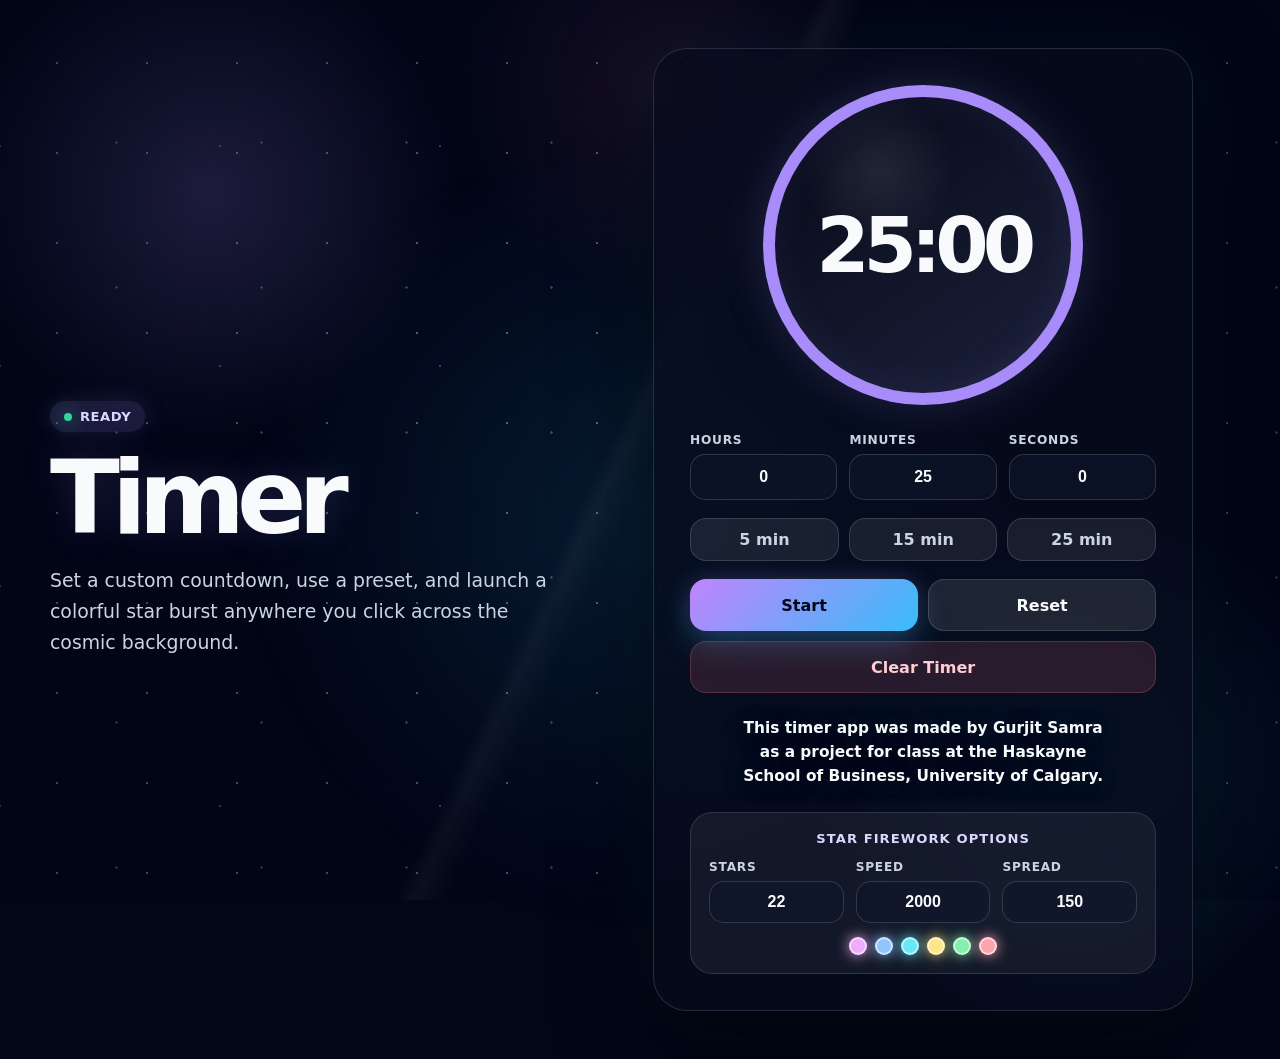
==== Lab 1/timer-app/index.html @ c348b21e "added 1 page app, and refactored app" ====
<!DOCTYPE html>
<html lang="en">
<head>
  <meta charset="UTF-8" />
  <meta name="viewport" content="width=device-width, initial-scale=1.0" />
  <title>Timer</title>
  <link rel="stylesheet" href="css/styles.css" />
</head>
<body>
  <main class="app" aria-label="Space Timer App">
    <section class="hero">
      <div class="badge" aria-live="polite">
        <span class="badge-dot"></span>
        <span id="modeLabel">Ready</span>
      </div>
      <h1>Timer</h1>
      <p class="subtitle">Set a custom countdown, use a preset, and launch a colorful star burst anywhere you click across the cosmic background.</p>
    </section>

    <section class="timer-panel">
      <div class="timer-ring" id="timerRing" role="timer" aria-live="polite">
        <div class="timer-content">
          <div class="time" id="timeDisplay">25:00</div>
        </div>
      </div>

      <div class="inputs" aria-label="Timer duration inputs">
        <div class="field">
          <label for="hours">Hours</label>
          <input id="hours" type="text" value="0" inputmode="numeric" />
        </div>
        <div class="field">
          <label for="minutes">Minutes</label>
          <input id="minutes" type="text" value="25" inputmode="numeric" />
        </div>
        <div class="field">
          <label for="seconds">Seconds</label>
          <input id="seconds" type="text" value="0" inputmode="numeric" />
        </div>
      </div>

      <div class="quick-actions" aria-label="Preset timers">
        <button class="preset" data-minutes="5">5 min</button>
        <button class="preset" data-minutes="15">15 min</button>
        <button class="preset" data-minutes="25">25 min</button>
      </div>

      <div class="controls">
        <button class="btn btn-primary" id="startPauseBtn">Start</button>
        <button class="btn btn-secondary" id="resetBtn">Reset</button>
        <button class="btn btn-danger hidden" id="clearBtn">Clear Timer</button>
      </div>

      <p class="credit-text">This timer app was made by Gurjit Samra as a project for class at the Haskayne School of Business, University of Calgary.</p>

      <div class="customizer" aria-label="Star firework customization options">
        <p class="customizer-title">Star Firework Options</p>
        <div class="customizer-grid">
          <div class="field">
            <label for="starCountInput">Stars</label>
            <input id="starCountInput" type="text" value="22" inputmode="numeric" />
          </div>
          <div class="field">
            <label for="burstSpeedInput">Speed</label>
            <input id="burstSpeedInput" type="text" value="2000" inputmode="numeric" />
          </div>
          <div class="field">
            <label for="spreadInput">Spread</label>
            <input id="spreadInput" type="text" value="150" inputmode="numeric" />
          </div>
        </div>
        <div class="color-row" id="colorPreview" aria-label="Current star colors"></div>
      </div>
    </section>
  </main>

  <script src="js/script.js"></script>
</body>
</html>
---- Lab 1/timer-app/css/styles.css ----
:root {
  --bg: #020617;
  --panel: rgba(8, 13, 30, 0.72);
  --panel-border: rgba(148, 163, 184, 0.22);
  --text: #f8fafc;
  --muted: #cbd5e1;
  --primary: #a78bfa;
  --primary-2: #38bdf8;
  --danger: #fb7185;
  --success: #34d399;
  --shadow: 0 28px 90px rgba(0, 0, 0, 0.65);
}

* {
  box-sizing: border-box;
  margin: 0;
  padding: 0;
}

body {
  min-height: 100vh;
  font-family: Inter, ui-sans-serif, system-ui, -apple-system, BlinkMacSystemFont, "Segoe UI", sans-serif;
  color: var(--text);
  background:
    radial-gradient(circle at 16% 18%, rgba(167, 139, 250, 0.24), transparent 18%),
    radial-gradient(circle at 84% 72%, rgba(56, 189, 248, 0.18), transparent 20%),
    radial-gradient(circle at 52% 8%, rgba(244, 114, 182, 0.12), transparent 18%),
    #020617;
  display: flex;
  align-items: center;
  justify-content: center;
  padding: clamp(16px, 4vw, 48px);
  overflow-x: hidden;
  position: relative;
}

body::before,
body::after {
  content: "";
  position: fixed;
  inset: 0;
  pointer-events: none;
  z-index: -2;
}

body::before {
  background-image:
    radial-gradient(circle, rgba(255, 255, 255, 0.92) 0 1px, transparent 1.4px),
    radial-gradient(circle, rgba(186, 230, 253, 0.72) 0 1px, transparent 1.5px),
    radial-gradient(circle, rgba(221, 214, 254, 0.75) 0 1px, transparent 1.4px);
  background-size: 90px 90px, 145px 145px, 220px 220px;
  background-position: 12px 18px, 44px 70px, 110px 36px;
  opacity: 0.42;
}

body::after {
  background:
    linear-gradient(115deg, transparent 0 48%, rgba(255, 255, 255, 0.075) 49%, transparent 51% 100%),
    radial-gradient(circle at 50% 50%, transparent 0, rgba(2, 6, 23, 0.74) 76%);
  opacity: 0.5;
  z-index: -1;
}

.app {
  width: min(100%, 1180px);
  min-height: min(860px, calc(100vh - 48px));
  display: grid;
  grid-template-columns: minmax(280px, 0.9fr) minmax(320px, 1.1fr);
  align-items: center;
  gap: clamp(24px, 5vw, 72px);
  position: relative;
}

.app::before {
  content: "";
  position: absolute;
  inset: 8%;
  z-index: -1;
  border-radius: 999px;
  background: radial-gradient(circle, rgba(56, 189, 248, 0.13), transparent 62%);
  filter: blur(18px);
  pointer-events: none;
}

.hero {
  text-align: left;
}

.badge {
  display: inline-flex;
  align-items: center;
  gap: 8px;
  padding: 8px 14px;
  border-radius: 999px;
  background: rgba(167, 139, 250, 0.16);
  color: #ddd6fe;
  font-size: 0.82rem;
  font-weight: 800;
  letter-spacing: 0.04em;
  text-transform: uppercase;
  margin-bottom: 20px;
  box-shadow: 0 0 24px rgba(167, 139, 250, 0.16);
}

.badge-dot {
  width: 8px;
  height: 8px;
  border-radius: 50%;
  background: var(--success);
  box-shadow: 0 0 18px var(--success);
}

h1 {
  font-size: clamp(3.2rem, 8vw, 6.8rem);
  letter-spacing: -0.08em;
  line-height: 0.9;
  margin-bottom: 20px;
  text-shadow: 0 0 36px rgba(167, 139, 250, 0.18);
}

.subtitle {
  max-width: 520px;
  color: var(--muted);
  font-size: clamp(1rem, 2vw, 1.18rem);
  line-height: 1.65;
}

.timer-panel {
  width: min(100%, 540px);
  justify-self: center;
  padding: clamp(22px, 4vw, 36px);
  background: var(--panel);
  border: 1px solid var(--panel-border);
  border-radius: 34px;
  box-shadow: var(--shadow), 0 0 70px rgba(56, 189, 248, 0.08);
  backdrop-filter: blur(22px);
}

.timer-ring {
  position: relative;
  width: min(70vw, 320px);
  height: min(70vw, 320px);
  margin: 0 auto 28px;
  display: grid;
  place-items: center;
  border-radius: 50%;
  background: conic-gradient(var(--primary) 0deg, rgba(255, 255, 255, 0.13) 0deg);
  transition: background 0.4s ease;
  box-shadow: 0 0 45px rgba(167, 139, 250, 0.18), inset 0 0 32px rgba(255, 255, 255, 0.04);
}

.timer-ring::before {
  content: "";
  position: absolute;
  inset: 12px;
  border-radius: 50%;
  background:
    radial-gradient(circle at 35% 25%, rgba(255, 255, 255, 0.09), transparent 26%),
    linear-gradient(145deg, rgba(3, 7, 18, 0.98), rgba(15, 23, 42, 0.92));
  box-shadow: inset 0 0 38px rgba(167, 139, 250, 0.08);
}

.timer-content {
  position: relative;
  z-index: 1;
  text-align: center;
}

.time {
  font-variant-numeric: tabular-nums;
  font-size: clamp(3.2rem, 14vw, 4.8rem);
  font-weight: 850;
  letter-spacing: -0.08em;
}

.inputs {
  display: grid;
  grid-template-columns: repeat(3, 1fr);
  gap: 12px;
  margin-bottom: 18px;
}

.field {
  display: grid;
  gap: 7px;
}

label {
  color: var(--muted);
  font-size: 0.76rem;
  font-weight: 800;
  text-transform: uppercase;
  letter-spacing: 0.06em;
}

input {
  width: 100%;
  padding: 13px 10px;
  border-radius: 15px;
  border: 1px solid rgba(255, 255, 255, 0.15);
  background: rgba(15, 23, 42, 0.62);
  color: var(--text);
  font-size: 1rem;
  font-weight: 750;
  text-align: center;
  outline: none;
  transition: border-color 0.2s ease, box-shadow 0.2s ease, background 0.2s ease;
}

input:focus {
  border-color: rgba(56, 189, 248, 0.95);
  box-shadow: 0 0 0 4px rgba(56, 189, 248, 0.16);
  background: rgba(15, 23, 42, 0.88);
}

.quick-actions,
.controls {
  display: grid;
  gap: 10px;
}

.quick-actions {
  grid-template-columns: repeat(3, 1fr);
  margin-bottom: 18px;
}

.controls {
  grid-template-columns: 1fr 1fr;
}

button {
  font: inherit;
}

.preset,
.btn {
  border-radius: 16px;
  font-weight: 850;
  cursor: pointer;
  transition: transform 0.18s ease, opacity 0.18s ease, box-shadow 0.18s ease, background 0.18s ease;
}

.preset {
  border: 1px solid rgba(255, 255, 255, 0.14);
  background: rgba(255, 255, 255, 0.08);
  color: var(--muted);
  padding: 11px;
}

.preset:hover,
.btn:hover {
  transform: translateY(-1px);
}

.btn {
  min-height: 52px;
  border: none;
}

.btn-primary {
  background: linear-gradient(135deg, #c084fc, #38bdf8);
  color: #020617;
  box-shadow: 0 14px 34px rgba(56, 189, 248, 0.24), 0 0 26px rgba(192, 132, 252, 0.16);
}

.btn-secondary {
  background: rgba(255, 255, 255, 0.1);
  color: var(--text);
  border: 1px solid rgba(255, 255, 255, 0.14);
}

.btn-danger {
  grid-column: 1 / -1;
  background: rgba(251, 113, 133, 0.14);
  color: #fecdd3;
  border: 1px solid rgba(251, 113, 133, 0.24);
}

.hidden {
  display: none;
}

.credit-text {
  width: 100%;
  max-width: 470px;
  margin: 24px auto 0;
  text-align: center;
  color: var(--text);
  font-size: clamp(0.84rem, 2.2vw, 0.96rem);
  line-height: 1.55;
  font-weight: 650;
  text-wrap: balance;
  text-shadow: 0 4px 18px rgba(0, 0, 0, 0.8), 0 0 24px rgba(56, 189, 248, 0.3);
}

.customizer {
  margin-top: 24px;
  padding: 18px;
  border-radius: 22px;
  border: 1px solid rgba(255, 255, 255, 0.12);
  background: rgba(255, 255, 255, 0.06);
}

.customizer-title {
  margin-bottom: 14px;
  color: #ddd6fe;
  font-size: 0.82rem;
  font-weight: 850;
  letter-spacing: 0.08em;
  text-transform: uppercase;
  text-align: center;
}

.customizer-grid {
  display: grid;
  grid-template-columns: repeat(3, 1fr);
  gap: 12px;
}

.customizer .field input {
  padding: 11px 8px;
}

.color-row {
  display: flex;
  justify-content: center;
  gap: 8px;
  flex-wrap: wrap;
  margin-top: 14px;
}

.color-dot {
  width: 18px;
  height: 18px;
  border-radius: 999px;
  border: 2px solid rgba(255, 255, 255, 0.55);
  box-shadow: 0 0 14px currentColor;
}

.star-particle {
  position: fixed;
  left: 0;
  top: 0;
  width: 8px;
  height: 8px;
  pointer-events: none;
  z-index: 50;
  transform: translate(-50%, -50%);
  animation: starBurst var(--burst-speed, 2s) ease-out forwards;
  color: var(--star-color, #fff);
  filter: drop-shadow(0 0 8px currentColor);
}

.star-particle::before {
  content: "★";
  position: absolute;
  inset: 0;
  display: grid;
  place-items: center;
  font-size: var(--star-size, 13px);
  line-height: 1;
}

@keyframes starBurst {
  0% {
    opacity: 1;
    transform: translate(-50%, -50%) scale(0.35) rotate(0deg);
  }

  65% {
    opacity: 1;
  }

  100% {
    opacity: 0;
    transform: translate(calc(-50% + var(--x)), calc(-50% + var(--y))) scale(0.05) rotate(220deg);
  }
}

@media (max-width: 860px) {
  body {
    align-items: flex-start;
  }

  .app {
    min-height: auto;
    grid-template-columns: 1fr;
    gap: 26px;
  }

  .hero {
    text-align: center;
    padding: 12px 4px 0;
  }

  .subtitle {
    margin: 0 auto;
  }

  .timer-panel {
    width: 100%;
  }
}

@media (max-width: 480px) {
  body {
    padding: 16px;
  }

  .timer-panel {
    padding: 20px;
    border-radius: 24px;
  }

  .inputs,
  .quick-actions,
  .customizer-grid {
    gap: 8px;
  }

  .controls {
    grid-template-columns: 1fr;
  }

  .btn-danger {
    grid-column: auto;
  }
}
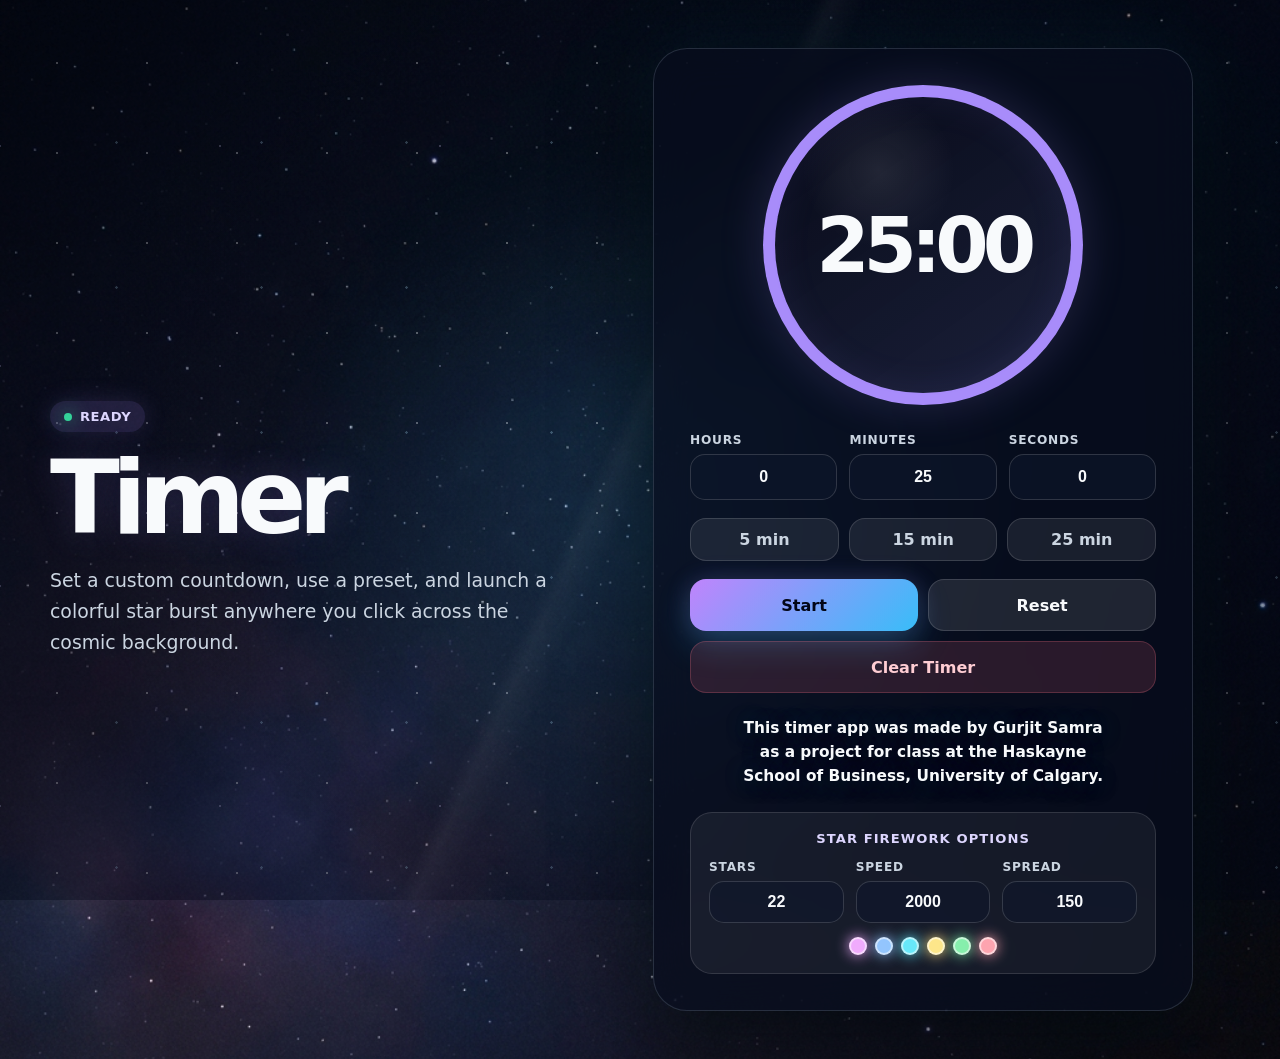
==== commit 41a69a00: "added sound effect" ====
--- a/Lab 1/timer-app/index.html
+++ b/Lab 1/timer-app/index.html
@@ -74,6 +74,8 @@
     </section>
   </main>
 
+  <audio id="endSound" src="assets/sounds/timer-finished.mp3" preload="auto" loop></audio>
+
   <script src="js/script.js"></script>
 </body>
 </html>
--- a/Lab 1/timer-app/css/styles.css
+++ b/Lab 1/timer-app/css/styles.css
@@ -21,11 +21,9 @@
   min-height: 100vh;
   font-family: Inter, ui-sans-serif, system-ui, -apple-system, BlinkMacSystemFont, "Segoe UI", sans-serif;
   color: var(--text);
-  background:
-    radial-gradient(circle at 16% 18%, rgba(167, 139, 250, 0.24), transparent 18%),
-    radial-gradient(circle at 84% 72%, rgba(56, 189, 248, 0.18), transparent 20%),
-    radial-gradient(circle at 52% 8%, rgba(244, 114, 182, 0.12), transparent 18%),
-    #020617;
+  background-image: url('../assets/images/background.jpg');
+  background-size: cover;
+  background-position: center;
   display: flex;
   align-items: center;
   justify-content: center;
